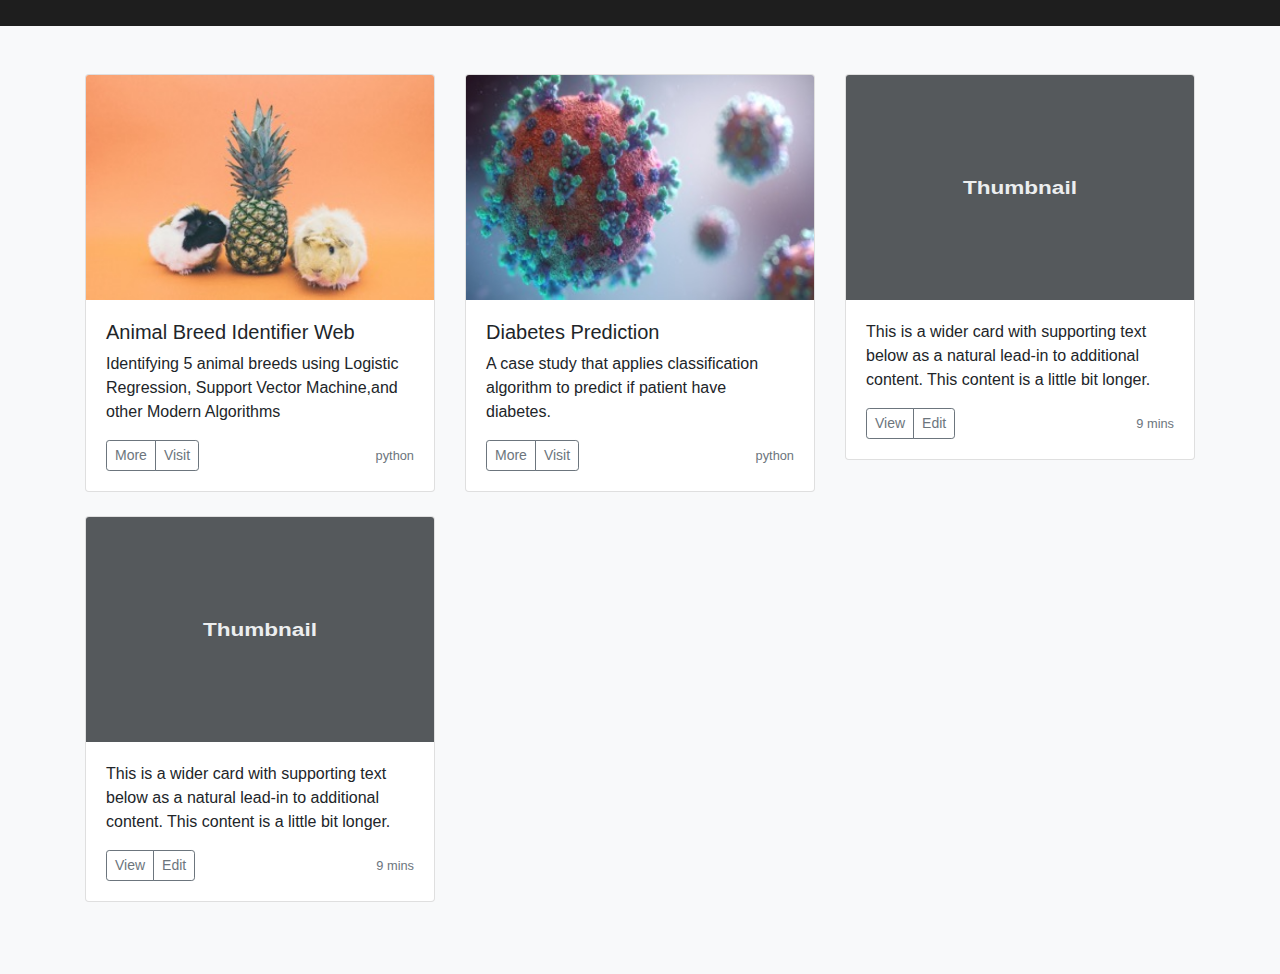
==== pages/datascience.html @ 3ca39a04 "Added Project Page" ====
<!DOCTYPE html>
<html lang="en">
<head>
    <meta charset="UTF-8">
    <meta name="viewport" content="width=device-width, initial-scale=1.0">
    <!-- bootstrap -->
    <link rel="stylesheet" href="https://cdn.jsdelivr.net/npm/bootstrap@4.0.0/dist/css/bootstrap.min.css" integrity="sha384-Gn5384xqQ1aoWXA+058RXPxPg6fy4IWvTNh0E263XmFcJlSAwiGgFAW/dAiS6JXm" crossorigin="anonymous">

    <!-- font awsome -->
    <link rel="stylesheet" href="https://cdnjs.cloudflare.com/ajax/libs/font-awesome/6.4.2/css/all.min.css" integrity="sha512-z3gLpd7yknf1YoNbCzqRKc4qyor8gaKU1qmn+CShxbuBusANI9QpRohGBreCFkKxLhei6S9CQXFEbbKuqLg0DA==" crossorigin="anonymous" referrerpolicy="no-referrer" />

    <link rel="icon" href="../assets/JCLogo.png"> <!--for website favicon, by default <link rel="icon" href="data:,">-->
    <title>John Calimoso</title>
</head>
<body>
    <nav class="navbar navbar-dark" style="background-color: #1E1E1E;">
        <div class="container">
            <!-- Navbar brand -->
            <a class="navbar-brand" href="/FirstPortfolioJC/index.html">
                <i class="fa-solid fa-arrow-left" style="color: #00eeff;"></i>
            </a>
        </div>
    </nav>

    <!-- Content -->
    <div class="album py-5 bg-light">
        <div class="container">
            <div class="row">
                <div class="col-md-4">
                <div class="card mb-4 box-shadow">
                    <img class="card-img-top" data-src="holder.js/100px225?theme=thumb&amp;bg=55595c&amp;fg=eceeef&amp;text=Thumbnail" alt="Thumbnail [100%x225]" style="height: 225px; width: 100%; display: block;" src="assets/animalbreedidentification.jpeg" data-holder-rendered="true">
                    <div class="card-body">
                        <h5 class="card-text">Animal Breed Identifier Web</h5>
                        <p class="card-text">Identifying 5 animal breeds using Logistic Regression, Support Vector Machine,and other Modern Algorithms</p>
                        <div class="d-flex justify-content-between align-items-center">
                            <div class="btn-group">
                            <button type="button" class="btn btn-sm btn-outline-secondary" data-toggle="modal" data-target="#animalbreedidentificationModal">More</button>
                            <a type="button" class="btn btn-sm btn-outline-secondary" href="https://huggingface.co/spaces/JohnCalimoso/animalbreedidentificationversion1.5" target="_blank">Visit</a>
                            </div>
                            <small class="text-muted">python</small>
                        </div>
                    </div>
                </div>
                </div>
                <div class="col-md-4">
                <div class="card mb-4 box-shadow">
                    <img class="card-img-top" data-src="holder.js/100px225?theme=thumb&amp;bg=55595c&amp;fg=eceeef&amp;text=Thumbnail" alt="Thumbnail [100%x225]" src="assets/fusion-medical-animation-rnr8D3FNUNY-unsplash Small.jpeg" data-holder-rendered="true" style="height: 225px; width: 100%; display: block;">
                    <div class="card-body">
                        <h5 class="card-text">Diabetes Prediction</h5>
                        <p class="card-text">A case study that applies classification algorithm to predict if patient have diabetes.</p>
                        <div class="d-flex justify-content-between align-items-center">
                            <div class="btn-group">
                            <button type="button" class="btn btn-sm btn-outline-secondary" data-toggle="modal" data-target="#diabetespredictionModal">More</button>
                            <a type="button" class="btn btn-sm btn-outline-secondary" href="https://github.com/JuanMishael/Diabetes_Prediction_ClassificationML" target="_blank">Visit</a>
                            </div>
                            <small class="text-muted">python</small>
                        </div>
                    </div>
                </div>
                </div>
                <div class="col-md-4">
                <div class="card mb-4 box-shadow">
                    <img class="card-img-top" data-src="holder.js/100px225?theme=thumb&amp;bg=55595c&amp;fg=eceeef&amp;text=Thumbnail" alt="Thumbnail [100%x225]" src="data:image/svg+xml;charset=UTF-8,%3Csvg%20width%3D%22288%22%20height%3D%22225%22%20xmlns%3D%22http%3A%2F%2Fwww.w3.org%2F2000%2Fsvg%22%20viewBox%3D%220%200%20288%20225%22%20preserveAspectRatio%3D%22none%22%3E%3Cdefs%3E%3Cstyle%20type%3D%22text%2Fcss%22%3E%23holder_18c206eff3f%20text%20%7B%20fill%3A%23eceeef%3Bfont-weight%3Abold%3Bfont-family%3AArial%2C%20Helvetica%2C%20Open%20Sans%2C%20sans-serif%2C%20monospace%3Bfont-size%3A14pt%20%7D%20%3C%2Fstyle%3E%3C%2Fdefs%3E%3Cg%20id%3D%22holder_18c206eff3f%22%3E%3Crect%20width%3D%22288%22%20height%3D%22225%22%20fill%3D%22%2355595c%22%3E%3C%2Frect%3E%3Cg%3E%3Ctext%20x%3D%2296.8203125%22%20y%3D%22118.8%22%3EThumbnail%3C%2Ftext%3E%3C%2Fg%3E%3C%2Fg%3E%3C%2Fsvg%3E" data-holder-rendered="true" style="height: 225px; width: 100%; display: block;">
                    <div class="card-body">
                    <p class="card-text">This is a wider card with supporting text below as a natural lead-in to additional content. This content is a little bit longer.</p>
                    <div class="d-flex justify-content-between align-items-center">
                        <div class="btn-group">
                        <button type="button" class="btn btn-sm btn-outline-secondary">View</button>
                        <button type="button" class="btn btn-sm btn-outline-secondary">Edit</button>
                        </div>
                        <small class="text-muted">9 mins</small>
                    </div>
                    </div>
                </div>
                </div>

                <div class="col-md-4">
                <div class="card mb-4 box-shadow">
                    <img class="card-img-top" data-src="holder.js/100px225?theme=thumb&amp;bg=55595c&amp;fg=eceeef&amp;text=Thumbnail" alt="Hello World" src="data:image/svg+xml;charset=UTF-8,%3Csvg%20width%3D%22288%22%20height%3D%22225%22%20xmlns%3D%22http%3A%2F%2Fwww.w3.org%2F2000%2Fsvg%22%20viewBox%3D%220%200%20288%20225%22%20preserveAspectRatio%3D%22none%22%3E%3Cdefs%3E%3Cstyle%20type%3D%22text%2Fcss%22%3E%23holder_18c206eff3f%20text%20%7B%20fill%3A%23eceeef%3Bfont-weight%3Abold%3Bfont-family%3AArial%2C%20Helvetica%2C%20Open%20Sans%2C%20sans-serif%2C%20monospace%3Bfont-size%3A14pt%20%7D%20%3C%2Fstyle%3E%3C%2Fdefs%3E%3Cg%20id%3D%22holder_18c206eff3f%22%3E%3Crect%20width%3D%22288%22%20height%3D%22225%22%20fill%3D%22%2355595c%22%3E%3C%2Frect%3E%3Cg%3E%3Ctext%20x%3D%2296.8203125%22%20y%3D%22118.8%22%3EThumbnail%3C%2Ftext%3E%3C%2Fg%3E%3C%2Fg%3E%3C%2Fsvg%3E" data-holder-rendered="true" style="height: 225px; width: 100%; display: block;">
                    <div class="card-body">
                    <p class="card-text">This is a wider card with supporting text below as a natural lead-in to additional content. This content is a little bit longer.</p>
                    <div class="d-flex justify-content-between align-items-center">
                        <div class="btn-group">
                        <button type="button" class="btn btn-sm btn-outline-secondary">View</button>
                        <button type="button" class="btn btn-sm btn-outline-secondary">Edit</button>
                        </div>
                        <small class="text-muted">9 mins</small>
                    </div>
                    </div>
                </div>
                </div>
            </div>
            </div>
        </div>
        <!-- Modal Section -->
        <div class="modal fade" id="animalbreedidentificationModal">
            <div class="modal-dialog">
                <div class="modal-content">
                    <div class="modal-header">
                        <h2>Animal Breed Identifier Web</h2>
                    </div>
                    <div class="modal-body">
                        <p class="container">
                            A website created using Streamlit that predict breeds of Guinea Pig, Snake, Hamster, 
                            Rabbit, and Spider using Machine Learning Algorithm called Logistice Regression, Support Vector Machine, Ensemble, 
                            and Resnet50 Deeplearning Algorithm. 
                        </p>
                        <h6>Tech Tools Used</h6>
                        <p class="container">
                            <ul>
                                <li>Python</li>
                                <li>Streamlit</li>
                                <li>Anaconda</li>
                                <li>Google Colab</li>
                                <li>Logistic Regression</li>
                                <li>Support Vector Machine</li>
                                <li>Resnet50</li>
                                
                            </ul>
                        </p>
                    </div>
                    <div class="modal-footer">
                        <a type="button" class="btn btn-primary"  href="https://huggingface.co/spaces/JohnCalimoso/animalbreedidentificationversion1.5" target="_blank">See code</a>
                        <button type="button" class="btn btn-secondary" data-dismiss="modal">Close</button>
                    </div>
                </div>
            </div>
        </div>

        <div class="modal fade" id="diabetespredictionModal">
            <div class="modal-dialog">
                <div class="modal-content">
                    <div class="modal-header">
                        <h2>Diabetes Prediction</h2>
                    </div>
                    <div class="modal-body">
                        <p class="container">
                            A case study that applies KNN and Logistic Regression Algorithm to predict if the patient have diabetes.
                            This case study is implemented in jupyter notebook.
                        </p>
                        <h6>Tech Tools Used</h6>
                        <p class="container">
                            <ul>
                                <li>Python</li>
                                <li>Streamlit</li>
                                <li>Anaconda</li>
                                <li>Google Colab</li>
                                <li>KNN</li>
                                <li>Logistic Regression</li>
                            </ul>
                        </p>
                    </div>
                    <div class="modal-footer">
                        <a type="button" class="btn btn-primary"  href="https://github.com/JuanMishael/Diabetes_Prediction_ClassificationML" target="_blank">See code</a>
                        <button type="button" class="btn btn-secondary" data-dismiss="modal">Close</button>
                    </div>
                </div>
            </div>
        </div>
</body>
<!-- bootstrap  -->
<script src="https://code.jquery.com/jquery-3.2.1.slim.min.js" integrity="sha384-KJ3o2DKtIkvYIK3UENzmM7KCkRr/rE9/Qpg6aAZGJwFDMVNA/GpGFF93hXpG5KkN" crossorigin="anonymous"></script>
<script src="https://cdn.jsdelivr.net/npm/popper.js@1.12.9/dist/umd/popper.min.js" integrity="sha384-ApNbgh9B+Y1QKtv3Rn7W3mgPxhU9K/ScQsAP7hUibX39j7fakFPskvXusvfa0b4Q" crossorigin="anonymous"></script>
<script src="https://cdn.jsdelivr.net/npm/bootstrap@4.0.0/dist/js/bootstrap.min.js" integrity="sha384-JZR6Spejh4U02d8jOt6vLEHfe/JQGiRRSQQxSfFWpi1MquVdAyjUar5+76PVCmYl" crossorigin="anonymous"></script>

</html>
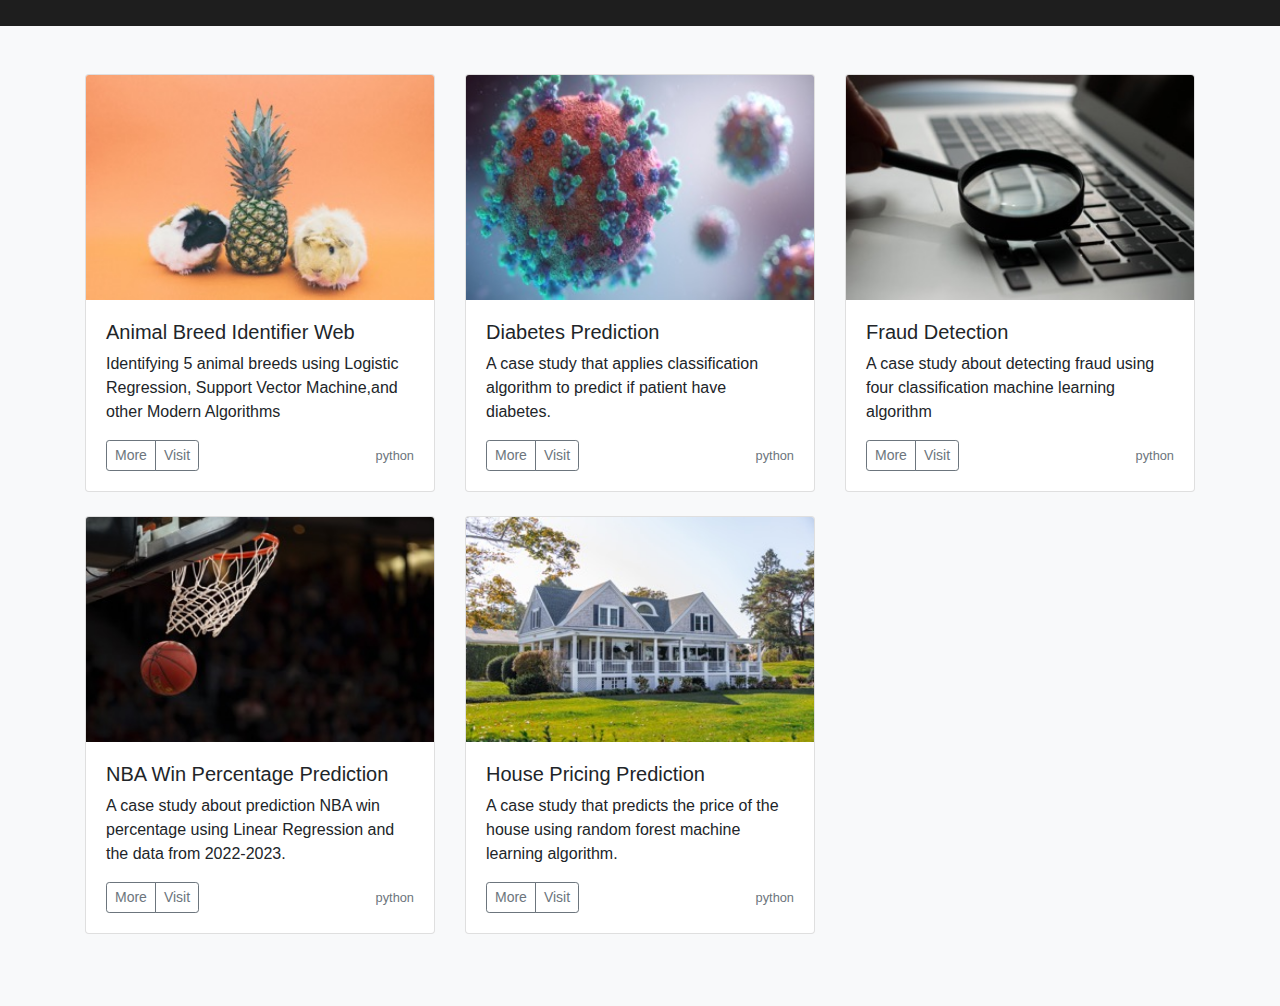
==== commit 952be03f: "complete updating a page" ====
--- a/pages/datascience.html
+++ b/pages/datascience.html
@@ -16,7 +16,7 @@
     <nav class="navbar navbar-dark" style="background-color: #1E1E1E;">
         <div class="container">
             <!-- Navbar brand -->
-            <a class="navbar-brand" href="/FirstPortfolioJC/index.html">
+            <a class="navbar-brand" href="../index.html">
                 <i class="fa-solid fa-arrow-left" style="color: #00eeff;"></i>
             </a>
         </div>
@@ -60,35 +60,54 @@
                 </div>
                 <div class="col-md-4">
                 <div class="card mb-4 box-shadow">
-                    <img class="card-img-top" data-src="holder.js/100px225?theme=thumb&amp;bg=55595c&amp;fg=eceeef&amp;text=Thumbnail" alt="Thumbnail [100%x225]" src="data:image/svg+xml;charset=UTF-8,%3Csvg%20width%3D%22288%22%20height%3D%22225%22%20xmlns%3D%22http%3A%2F%2Fwww.w3.org%2F2000%2Fsvg%22%20viewBox%3D%220%200%20288%20225%22%20preserveAspectRatio%3D%22none%22%3E%3Cdefs%3E%3Cstyle%20type%3D%22text%2Fcss%22%3E%23holder_18c206eff3f%20text%20%7B%20fill%3A%23eceeef%3Bfont-weight%3Abold%3Bfont-family%3AArial%2C%20Helvetica%2C%20Open%20Sans%2C%20sans-serif%2C%20monospace%3Bfont-size%3A14pt%20%7D%20%3C%2Fstyle%3E%3C%2Fdefs%3E%3Cg%20id%3D%22holder_18c206eff3f%22%3E%3Crect%20width%3D%22288%22%20height%3D%22225%22%20fill%3D%22%2355595c%22%3E%3C%2Frect%3E%3Cg%3E%3Ctext%20x%3D%2296.8203125%22%20y%3D%22118.8%22%3EThumbnail%3C%2Ftext%3E%3C%2Fg%3E%3C%2Fg%3E%3C%2Fsvg%3E" data-holder-rendered="true" style="height: 225px; width: 100%; display: block;">
-                    <div class="card-body">
-                    <p class="card-text">This is a wider card with supporting text below as a natural lead-in to additional content. This content is a little bit longer.</p>
-                    <div class="d-flex justify-content-between align-items-center">
-                        <div class="btn-group">
-                        <button type="button" class="btn btn-sm btn-outline-secondary">View</button>
-                        <button type="button" class="btn btn-sm btn-outline-secondary">Edit</button>
-                        </div>
-                        <small class="text-muted">9 mins</small>
-                    </div>
-                    </div>
-                </div>
-                </div>
-
-                <div class="col-md-4">
-                <div class="card mb-4 box-shadow">
-                    <img class="card-img-top" data-src="holder.js/100px225?theme=thumb&amp;bg=55595c&amp;fg=eceeef&amp;text=Thumbnail" alt="Hello World" src="data:image/svg+xml;charset=UTF-8,%3Csvg%20width%3D%22288%22%20height%3D%22225%22%20xmlns%3D%22http%3A%2F%2Fwww.w3.org%2F2000%2Fsvg%22%20viewBox%3D%220%200%20288%20225%22%20preserveAspectRatio%3D%22none%22%3E%3Cdefs%3E%3Cstyle%20type%3D%22text%2Fcss%22%3E%23holder_18c206eff3f%20text%20%7B%20fill%3A%23eceeef%3Bfont-weight%3Abold%3Bfont-family%3AArial%2C%20Helvetica%2C%20Open%20Sans%2C%20sans-serif%2C%20monospace%3Bfont-size%3A14pt%20%7D%20%3C%2Fstyle%3E%3C%2Fdefs%3E%3Cg%20id%3D%22holder_18c206eff3f%22%3E%3Crect%20width%3D%22288%22%20height%3D%22225%22%20fill%3D%22%2355595c%22%3E%3C%2Frect%3E%3Cg%3E%3Ctext%20x%3D%2296.8203125%22%20y%3D%22118.8%22%3EThumbnail%3C%2Ftext%3E%3C%2Fg%3E%3C%2Fg%3E%3C%2Fsvg%3E" data-holder-rendered="true" style="height: 225px; width: 100%; display: block;">
-                    <div class="card-body">
-                    <p class="card-text">This is a wider card with supporting text below as a natural lead-in to additional content. This content is a little bit longer.</p>
-                    <div class="d-flex justify-content-between align-items-center">
-                        <div class="btn-group">
-                        <button type="button" class="btn btn-sm btn-outline-secondary">View</button>
-                        <button type="button" class="btn btn-sm btn-outline-secondary">Edit</button>
-                        </div>
-                        <small class="text-muted">9 mins</small>
-                    </div>
-                    </div>
-                </div>
-                </div>
+                    <img class="card-img-top" data-src="holder.js/100px225?theme=thumb&amp;bg=55595c&amp;fg=eceeef&amp;text=Thumbnail" alt="Thumbnail [100%x225]" src="assets/agence-olloweb-d9ILr-dbEdg-unsplash Small.jpeg" data-holder-rendered="true" style="height: 225px; width: 100%; display: block;">
+                    <div class="card-body">
+                        <h5 class="card-text">Fraud Detection</h5>
+                        <p class="card-text">A case study about detecting fraud using four classification machine learning algorithm</p>
+                        <div class="d-flex justify-content-between align-items-center">
+                            <div class="btn-group">
+                            <button type="button" class="btn btn-sm btn-outline-secondary" data-toggle="modal" data-target="#frauddetectionModal">More</button>
+                            <a type="button" class="btn btn-sm btn-outline-secondary" href="https://github.com/JuanMishael/FraudDetectionUsing4ClassificationML" target="_blank">Visit</a>
+                            </div>
+                            <small class="text-muted">python</small>
+                        </div>
+                    </div>
+                </div>
+                </div>
+
+                <div class="col-md-4">
+                <div class="card mb-4 box-shadow">
+                    <img class="card-img-top" data-src="holder.js/100px225?theme=thumb&amp;bg=55595c&amp;fg=eceeef&amp;text=Thumbnail" src="assets/markus-spiske-BfphcCvhl6E-unsplash Small.jpeg" data-holder-rendered="true" style="height: 225px; width: 100%; display: block;">
+                    <div class="card-body">
+                        <h5 class="card-text">NBA Win Percentage Prediction</h5>
+                        <p class="card-text">A case study about prediction NBA win percentage using Linear Regression and the data from 2022-2023.</p>
+                        <div class="d-flex justify-content-between align-items-center">
+                            <div class="btn-group">
+                            <button type="button" class="btn btn-sm btn-outline-secondary" data-toggle="modal" data-target="#nbawinpredModal">More</button>
+                            <a type="button" class="btn btn-sm btn-outline-secondary" href="https://github.com/JuanMishael/NBAWinPercentagePredictionUsingRegression" target="_blank">Visit</a>
+                            </div>
+                            <small class="text-muted">python</small>
+                        </div>
+                    </div>
+                </div>
+                </div>
+
+                <div class="col-md-4">
+                    <div class="card mb-4 box-shadow">
+                        <img class="card-img-top" data-src="holder.js/100px225?theme=thumb&amp;bg=55595c&amp;fg=eceeef&amp;text=Thumbnail" src="assets/todd-kent-178j8tJrNlc-unsplash Small.jpeg" data-holder-rendered="true" style="height: 225px; width: 100%; display: block;">
+                        <div class="card-body">
+                            <h5 class="card-text">House Pricing Prediction</h5>
+                            <p class="card-text">A case study that predicts the price of the house using random forest machine learning algorithm.</p>
+                            <div class="d-flex justify-content-between align-items-center">
+                                <div class="btn-group">
+                                <button type="button" class="btn btn-sm btn-outline-secondary" data-toggle="modal" data-target="#housepricingModel">More</button>
+                                <a type="button" class="btn btn-sm btn-outline-secondary" href="https://github.com/JuanMishael/House-Price-Prediction-Case-Study" target="_blank">Visit</a>
+                                </div>
+                                <small class="text-muted">python</small>
+                            </div>
+                        </div>
+                    </div>
+                    </div>
             </div>
             </div>
         </div>
@@ -115,7 +134,8 @@
                                 <li>Logistic Regression</li>
                                 <li>Support Vector Machine</li>
                                 <li>Resnet50</li>
-                                
+                                <li>tensorflow</li>
+                                <li>Augementor</li>
                             </ul>
                         </p>
                     </div>
@@ -142,16 +162,103 @@
                         <p class="container">
                             <ul>
                                 <li>Python</li>
-                                <li>Streamlit</li>
-                                <li>Anaconda</li>
-                                <li>Google Colab</li>
+                                <li>Anaconda</li>
                                 <li>KNN</li>
                                 <li>Logistic Regression</li>
+                                <li>Kaggle</li>
                             </ul>
                         </p>
                     </div>
                     <div class="modal-footer">
                         <a type="button" class="btn btn-primary"  href="https://github.com/JuanMishael/Diabetes_Prediction_ClassificationML" target="_blank">See code</a>
+                        <button type="button" class="btn btn-secondary" data-dismiss="modal">Close</button>
+                    </div>
+                </div>
+            </div>
+        </div>
+        <div class="modal fade" id="frauddetectionModal">
+            <div class="modal-dialog">
+                <div class="modal-content">
+                    <div class="modal-header">
+                        <h2>Fraud Detection</h2>
+                    </div>
+                    <div class="modal-body">
+                        <p class="container">
+                            A case study about detecting fraud insurance claim using Logistc Regression, KNN, Decision Tree, and Naive Base Algorithm.
+                            The dataset came from Kaggle, It was unclean so the preprocessing part includes a converstion of categorical to numerical.
+                        </p>
+                        <h6>Tech Tools Used</h6>
+                        <p class="container">
+                            <ul>
+                                <li>Python</li>
+                                <li>Anaconda</li>
+                                <li>KNN</li>
+                                <li>Decision Tree</li>
+                                <li>Naive Base</li>
+                                <li>Logistic Regression</li>
+                                <li>Kaggle</li>
+                            </ul>
+                        </p>
+                    </div>
+                    <div class="modal-footer">
+                        <a type="button" class="btn btn-primary"  href="https://github.com/JuanMishael/FraudDetectionUsing4ClassificationML" target="_blank">See code</a>
+                        <button type="button" class="btn btn-secondary" data-dismiss="modal">Close</button>
+                    </div>
+                </div>
+            </div>
+        </div>
+
+        <div class="modal fade" id="nbawinpredModal">
+            <div class="modal-dialog">
+                <div class="modal-content">
+                    <div class="modal-header">
+                        <h2>NBA Win Percentage Prediction</h2>
+                    </div>
+                    <div class="modal-body">
+                        <p class="container">
+                            Predicting the win percentage of the NBA teams base on their performance in 2022-2023. This case study used
+                            the data from NBA website teams stats from 2022 to 2023, applying webscrapping to get the data.
+                        </p>
+                        <h6>Tech Tools Used</h6>
+                        <p class="container">
+                            <ul>
+                                <li>Python</li>
+                                <li>Anaconda</li>
+                                <li>Liniear Regression</li>
+                            </ul>
+                        </p>
+                    </div>
+                    <div class="modal-footer">
+                        <a type="button" class="btn btn-primary"  href="https://github.com/JuanMishael/NBAWinPercentagePredictionUsingRegression" target="_blank">See code</a>
+                        <button type="button" class="btn btn-secondary" data-dismiss="modal">Close</button>
+                    </div>
+                </div>
+            </div>
+        </div>
+
+        <div class="modal fade" id="housepricingModel">
+            <div class="modal-dialog">
+                <div class="modal-content">
+                    <div class="modal-header">
+                        <h2>House Price Prediction</h2>
+                    </div>
+                    <div class="modal-body">
+                        <p class="container">
+                            A case study about predicting house prices using Random Forest Algorithm. The dataset used in this study
+                            came from kaggle and it is a data gathered from Boston, USA.
+                        </p>
+                        <h6>Tech Tools Used</h6>
+                        <p class="container">
+                            <ul>
+                                <li>Python</li>
+                                <li>Anaconda</li>
+                                <li>Random Forest</li>
+                                <li>Kaggle</li>
+                            </ul>
+                        </p>
+                    </div>
+                    <div class="modal-footer">
+                        <a type="button" class="btn btn-primary"  href="https://github.com/JuanMishael/House-Price-Prediction-Case-Study" target="_blank">See code</a>
                         <button type="button" class="btn btn-secondary" data-dismiss="modal">Close</button>
                     </div>
                 </div>
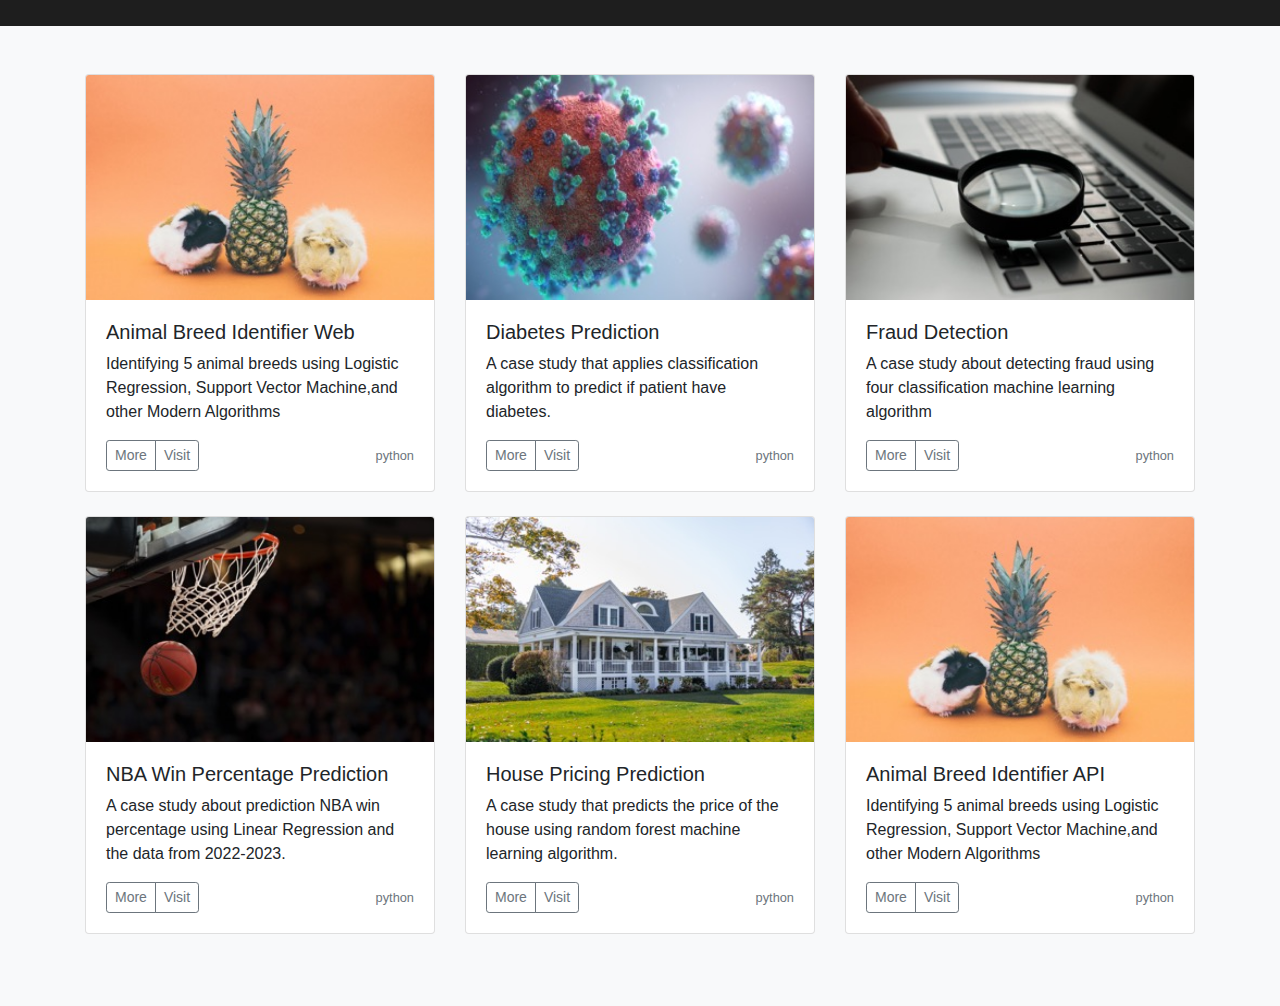
==== commit 64a58d07: "Added and fix pages" ====
--- a/pages/datascience.html
+++ b/pages/datascience.html
@@ -107,7 +107,25 @@
                             </div>
                         </div>
                     </div>
-                    </div>
+                </div>
+
+                <div class="col-md-4">
+                    <div class="card mb-4 box-shadow">
+                        <img class="card-img-top" data-src="holder.js/100px225?theme=thumb&amp;bg=55595c&amp;fg=eceeef&amp;text=Thumbnail" alt="Thumbnail [100%x225]" style="height: 225px; width: 100%; display: block;" src="assets/animalbreedidentification.jpeg" data-holder-rendered="true">
+                        <div class="card-body">
+                            <h5 class="card-text">Animal Breed Identifier API</h5>
+                            <p class="card-text">Identifying 5 animal breeds using Logistic Regression, Support Vector Machine,and other Modern Algorithms</p>
+                            <div class="d-flex justify-content-between align-items-center">
+                                <div class="btn-group">
+                                <button type="button" class="btn btn-sm btn-outline-secondary" data-toggle="modal" data-target="#animalbreedidentificationAPIModal">More</button>
+                                <a type="button" class="btn btn-sm btn-outline-secondary" href="https://huggingface.co/JohnCalimoso/animalbreedidentifierapi/tree/main" target="_blank">Visit</a>
+                                </div>
+                                <small class="text-muted">python</small>
+                            </div>
+                        </div>
+                    </div>
+                </div>
+                    
             </div>
             </div>
         </div>
@@ -264,6 +282,41 @@
                 </div>
             </div>
         </div>
+
+        <div class="modal fade" id="animalbreedidentificationAPIModal">
+            <div class="modal-dialog">
+                <div class="modal-content">
+                    <div class="modal-header">
+                        <h2>Animal Breed Identifier API</h2>
+                    </div>
+                    <div class="modal-body">
+                        <p class="container">
+                            An API created using Flask that predict breeds of Guinea Pig, Snake, Hamster, 
+                            Rabbit, and Spider using Machine Learning Algorithm called Logistice Regression, Support Vector Machine, Ensemble, 
+                            and Resnet50 Deeplearning Algorithm. 
+                        </p>
+                        <h6>Tech Tools Used</h6>
+                        <p class="container">
+                            <ul>
+                                <li>Python</li>
+                                <li>Flask</li>
+                                <li>Anaconda</li>
+                                <li>Google Colab</li>
+                                <li>Logistic Regression</li>
+                                <li>Support Vector Machine</li>
+                                <li>Resnet50</li>
+                                <li>tensorflow</li>
+                                <li>Augementor</li>
+                            </ul>
+                        </p>
+                    </div>
+                    <div class="modal-footer">
+                        <a type="button" class="btn btn-primary"  href="https://huggingface.co/JohnCalimoso/animalbreedidentifierapi/tree/main" target="_blank">See code</a>
+                        <button type="button" class="btn btn-secondary" data-dismiss="modal">Close</button>
+                    </div>
+                </div>
+            </div>
+        </div>
 </body>
 <!-- bootstrap  -->
 <script src="https://code.jquery.com/jquery-3.2.1.slim.min.js" integrity="sha384-KJ3o2DKtIkvYIK3UENzmM7KCkRr/rE9/Qpg6aAZGJwFDMVNA/GpGFF93hXpG5KkN" crossorigin="anonymous"></script>
